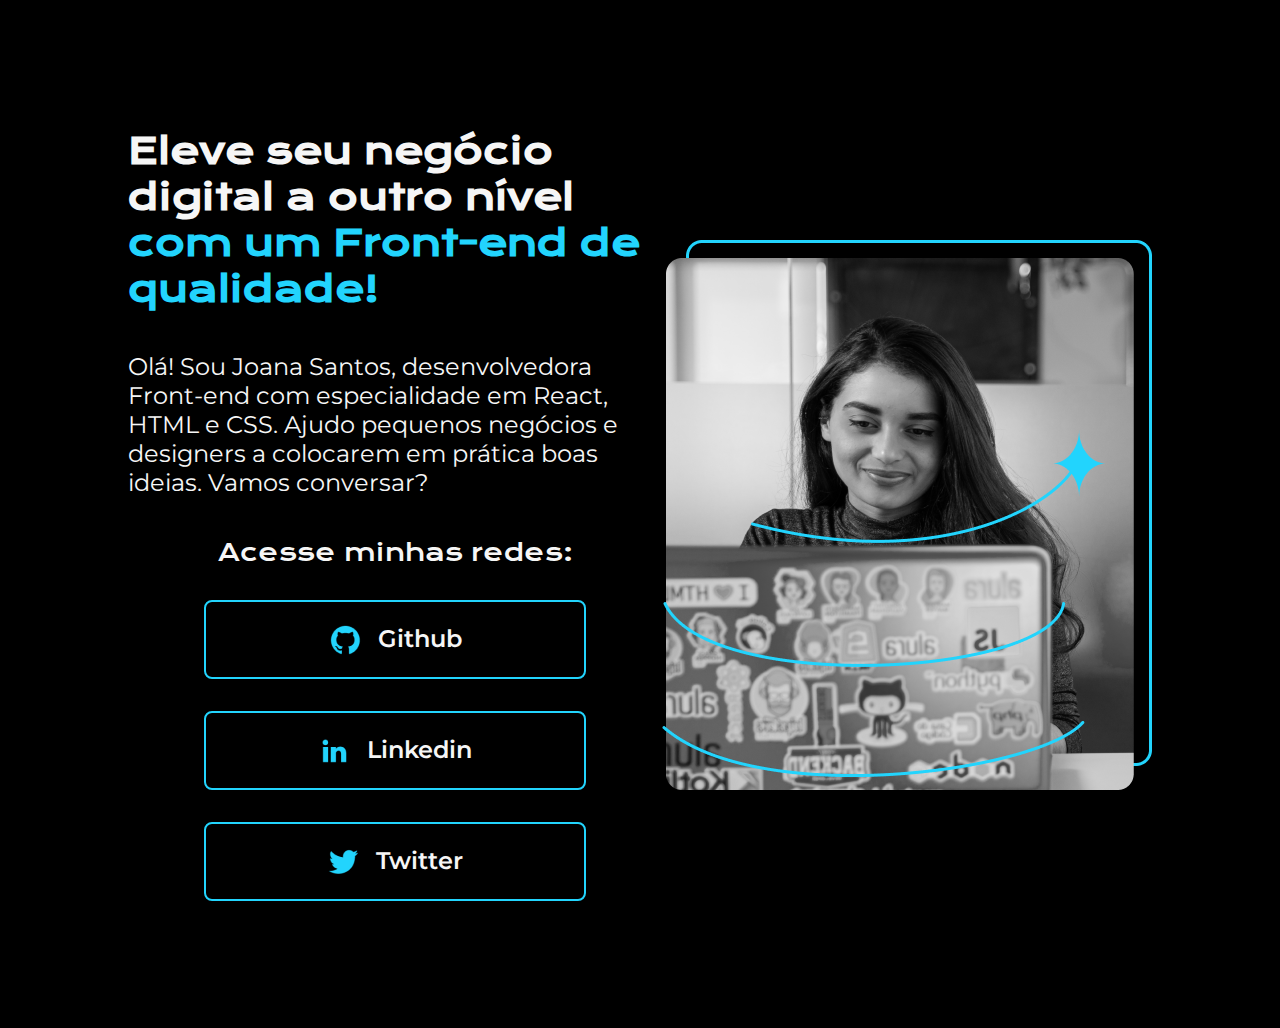
==== index.html @ cf580738 "alteracoes 06102023" ====
<!DOCTYPE html>
<html lang="pt-br">
<head>
    <meta charset="UTF-8">
    <meta name="viewport" content="width=device-width, initial-scale=1.0">
    <title>Portifólio</title>
    <link rel="stylesheet" href="style.css">
</head>
<body>
    <header>

    </header>
    <main class="apresentacao">
        <section class="apresentacao__conteudo">
            <h1 class="apresentacao__conteudo__titulo">Eleve seu negócio digital a outro nível <strong class="titulo-destaque">com um Front-end de qualidade!</strong></h1>
            <p class="apresentacao__conteudo__texto">Olá! Sou Joana Santos, desenvolvedora Front-end com especialidade em React, HTML e CSS. Ajudo pequenos negócios e designers a colocarem em prática boas ideias. Vamos conversar?</p>
            <div class="apresentacao__botoes">
                <h2 class="apresentacao__botoes__subtitulo">Acesse minhas redes:</h2>
                <a class="apresentacao__botoes__botao" href="https://github.com/hsf84/"><img src="./assets/github.png">Github</a>
                <a class="apresentacao__botoes__botao" href="https://https://www.linkedin.com/in/hugosfaria/"><img src="./assets/linkedin.png">Linkedin</a>
                <a class="apresentacao__botoes__botao" href="https://https://twitter.com/HugoSilvaFaria1"><img src="./assets/twitter.png">Twitter</a>
            </div>
        </section>
        <img src="./assets/imagem.png" alt="Foto da Joana Santos Programando">
    </main>
    <footer>

    </footer>
</body>
</html>
---- style.css ----
@import url('https://fonts.googleapis.com/css2?family=Krona+One&family=Montserrat:wght@100;400;600&display=swap');

* {
    margin: 0;
    padding: 0;
}

body {
    height: 100vh;
    box-sizing: border-box;
    background-color: #000000;
    color: #F6F6F6;
    
}

.titulo-destaque {
    color: #22D4FD;

}

.apresentacao {
    margin: 10%;
    display: flex;
    align-items: center;
    justify-content: space-between;
}

.apresentacao__conteudo {
    width: 615px;
    display: flex;
    flex-direction: column;
    gap: 40px;
}

.apresentacao__conteudo__titulo {
    font-size: 36px;
    font-family: 'Krona One', sans-serif;
}

.apresentacao__conteudo__texto {
    font-size: 24px;
    font-family: 'Montserrat', sans-serif;
    font-weight: 400;
}

.apresentacao__botoes {
    display: flex;
    flex-direction: column;
    justify-content: space-between;
    align-items: center;
    gap: 32px;
}

.apresentacao__botoes__subtitulo {
    font-family: 'Krona One', sans-serif;
    font-weight: 400;
    font-size: 24px;
}
.apresentacao__botoes__botao {
    display: flex;
    justify-content: center;
    gap: 16px;
    border: 2px solid #22D4FD;
    width: 378px;
    text-align: center;
    border-radius: 8px;
    font-size: 24px;
    font-weight: 600;
    padding: 21.5px 0px;
    text-decoration: none;
    color:#F6F6F6;
    font-family: 'Montserrat', sans-serif;
}

.apresentacao__botoes__botao:hover {
    background-color: #272727;
    padding: 3%;
}
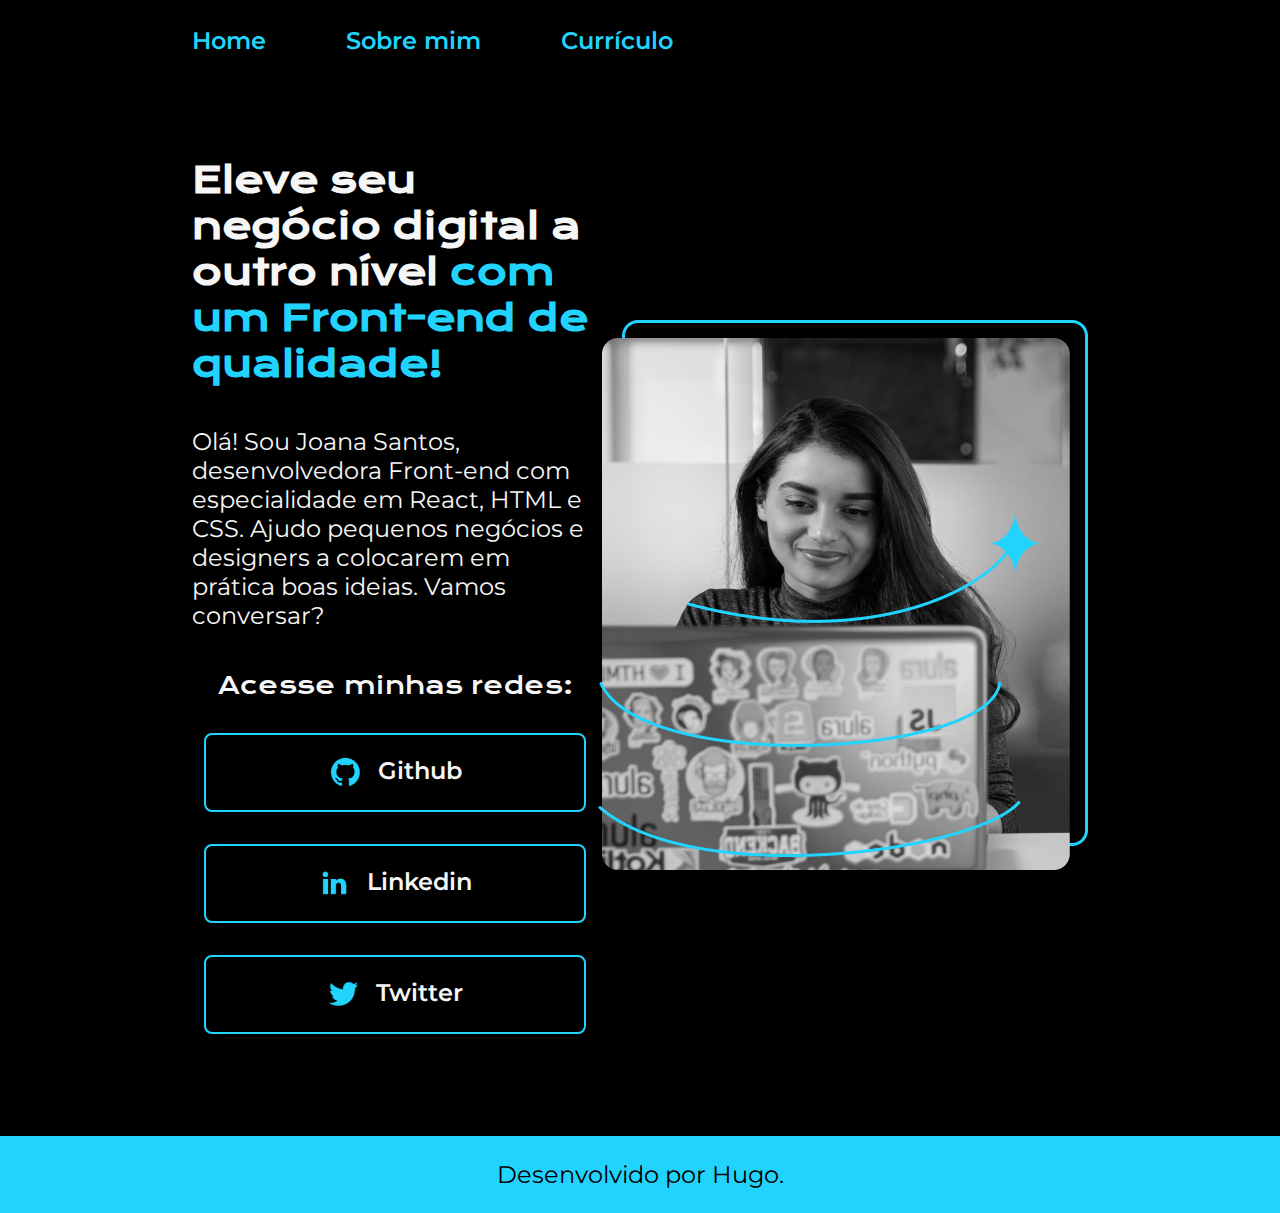
==== commit 88e1fd88: "alteracoes 09102023" ====
--- a/index.html
+++ b/index.html
@@ -4,11 +4,15 @@
     <meta charset="UTF-8">
     <meta name="viewport" content="width=device-width, initial-scale=1.0">
     <title>Portifólio</title>
-    <link rel="stylesheet" href="style.css">
+    <link rel="stylesheet" href="./styles/style.css">
 </head>
 <body>
-    <header>
-
+    <header class="cabecalho">
+        <nav class="cabecalho__menu">
+            <a class="cabecalho__menu__link" href="index.html">Home</a>
+            <a class="cabecalho__menu__link" href="about.html">Sobre mim</a>
+            <a class="cabecalho__menu__link" href="curriculo.html">Currículo</a>
+        </nav>
     </header>
     <main class="apresentacao">
         <section class="apresentacao__conteudo">
@@ -23,8 +27,8 @@
         </section>
         <img src="./assets/imagem.png" alt="Foto da Joana Santos Programando">
     </main>
-    <footer>
-
+    <footer class="rodape">
+        <p>Desenvolvido por Hugo.</p>
     </footer>
 </body>
 </html>--- a/styles/style.css
+++ b/styles/style.css
@@ -0,0 +1,117 @@
+@import url('https://fonts.googleapis.com/css2?family=Krona+One&family=Montserrat:wght@100;400;600&display=swap');
+
+:root {
+    --cor-primaria: #000000;
+    --cor-secundaria: #F6F6F6;
+    --cor-terciaria: #22D4FD;
+    --cor-hover: #272727;
+
+    --fonte-primaria: 'Krona One', sans-serif;
+    --font-secundaria: 'Montserrat', sans-serif;
+}
+
+* {
+    margin: 0;
+    padding: 0;
+}
+
+body {
+    /* height: 100vh; */
+    box-sizing: border-box;
+    background-color: var(--cor-primaria);
+    color: var(--cor-secundaria);
+}
+
+.cabecalho {
+    padding: 2% 0% 0% 15%;
+}
+
+.cabecalho__menu{
+    display: flex;
+    gap: 80px;
+}
+.cabecalho__menu__link {
+    font-family: var(--font-secundaria);
+    font-size: 24px;
+    font-weight: 600;
+    color: var(--cor-terciaria);
+    text-decoration: none;
+}
+
+.apresentacao {
+    padding: 8% 15%;
+    display: flex;
+    align-items: center;
+    justify-content: space-between;
+}
+
+.apresentacao__conteudo {
+    width: 615px;
+    display: flex;
+    flex-direction: column;
+    gap: 40px;
+}
+
+.apresentacao__conteudo__titulo {
+    font-size: 36px;
+    font-family: var(--fonte-primaria);
+}
+
+.titulo-destaque {
+    color: var(--cor-terciaria);
+
+}
+
+.apresentacao__conteudo__texto {
+    font-size: 24px;
+    font-family: var(--font-secundaria);
+    font-weight: 400;
+}
+
+.apresentacao__botoes {
+    display: flex;
+    flex-direction: column;
+    justify-content: space-between;
+    align-items: center;
+    gap: 32px;
+}
+
+.apresentacao__botoes__subtitulo {
+    font-family: var(--fonte-primaria);
+    font-weight: 400;
+    font-size: 24px;
+}
+.apresentacao__botoes__botao {
+    display: flex;
+    justify-content: center;
+    gap: 16px;
+    border: 2px solid var(--cor-terciaria);
+    width: 378px;
+    text-align: center;
+    border-radius: 8px;
+    font-size: 24px;
+    font-weight: 600;
+    padding: 21.5px 0px;
+    text-decoration: none;
+    color:var(--cor-secundaria);
+    font-family: var(--font-secundaria);
+}
+
+.apresentacao__botoes__botao:hover {
+    background-color: var(--cor-primaria);
+    padding: 3%;
+}
+
+.rodape {
+    color: var(--cor-primaria);
+    background-color: var(--cor-terciaria);
+    padding: 24px;
+    text-align: center;
+    font-family: var(--font-secundaria);
+    font-size: 24px;
+    font-weight: 400;
+}
+
+
+
+
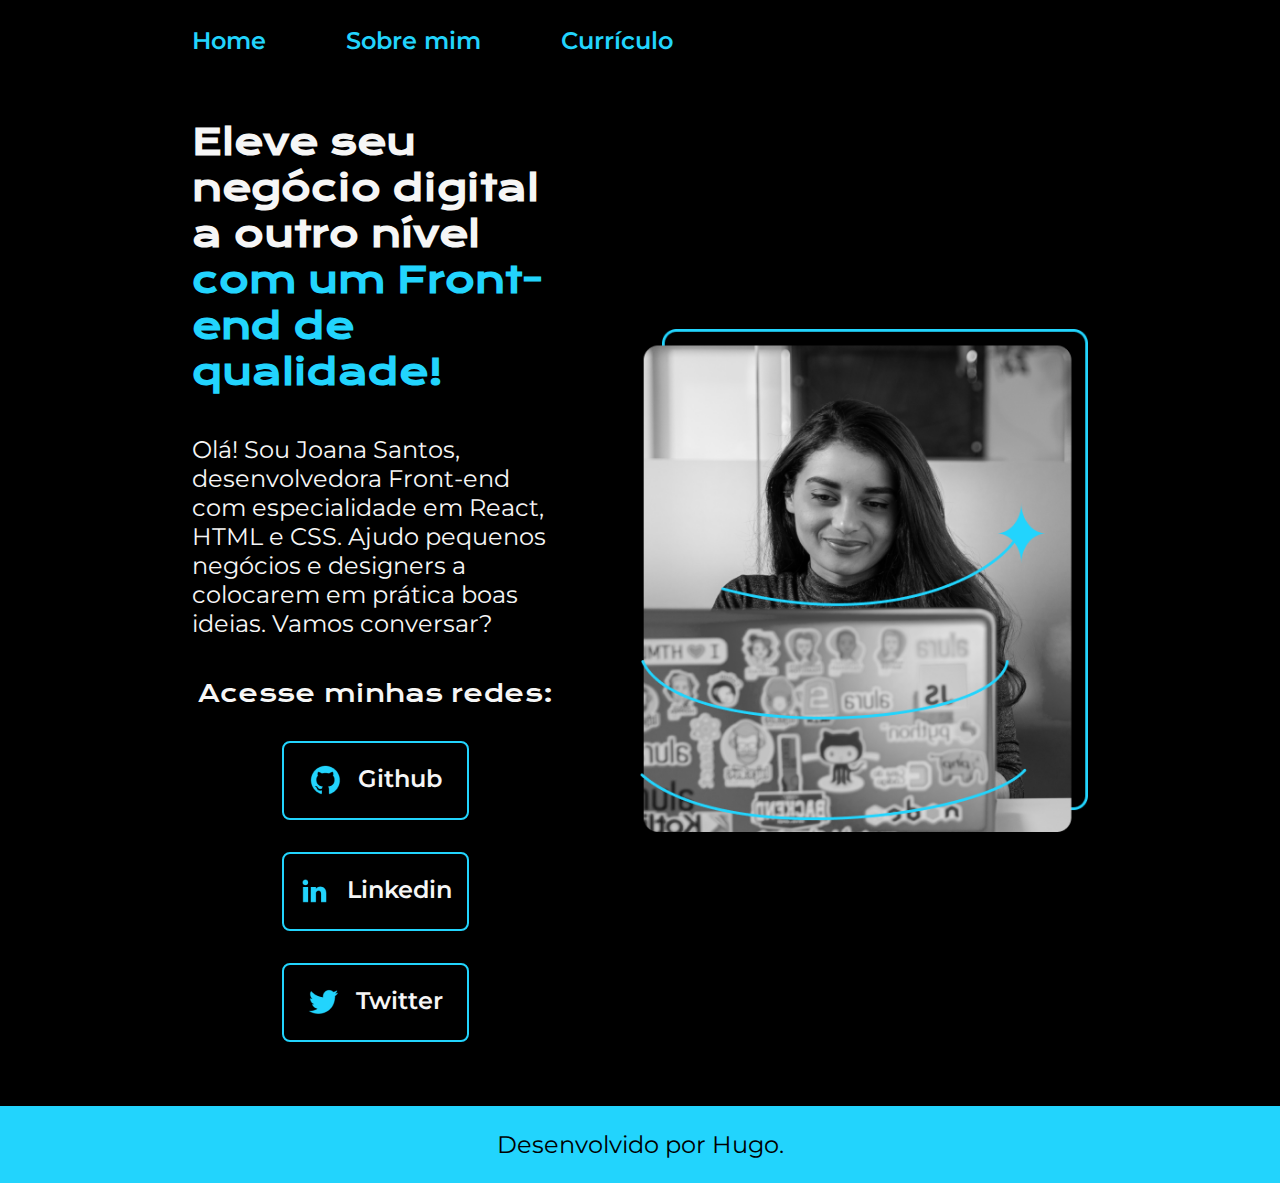
==== commit 358414f9: "alteracoes 10102023" ====
--- a/index.html
+++ b/index.html
@@ -25,7 +25,7 @@
                 <a class="apresentacao__botoes__botao" href="https://https://twitter.com/HugoSilvaFaria1"><img src="./assets/twitter.png">Twitter</a>
             </div>
         </section>
-        <img src="./assets/imagem.png" alt="Foto da Joana Santos Programando">
+        <img class="apresentacao__imagem" src="./assets/imagem.png" alt="Foto da Joana Santos Programando">
     </main>
     <footer class="rodape">
         <p>Desenvolvido por Hugo.</p>
--- a/styles/style.css
+++ b/styles/style.css
@@ -32,28 +32,29 @@
 }
 .cabecalho__menu__link {
     font-family: var(--font-secundaria);
-    font-size: 24px;
+    font-size: 1.5rem;
     font-weight: 600;
     color: var(--cor-terciaria);
     text-decoration: none;
 }
 
 .apresentacao {
-    padding: 8% 15%;
+    padding: 5% 15%;
     display: flex;
     align-items: center;
     justify-content: space-between;
+    gap: 82px;
 }
 
 .apresentacao__conteudo {
-    width: 615px;
+    width: 50%;
     display: flex;
     flex-direction: column;
     gap: 40px;
 }
 
 .apresentacao__conteudo__titulo {
-    font-size: 36px;
+    font-size: 2.25rem;
     font-family: var(--fonte-primaria);
 }
 
@@ -63,7 +64,7 @@
 }
 
 .apresentacao__conteudo__texto {
-    font-size: 24px;
+    font-size: 1.5rem;
     font-family: var(--font-secundaria);
     font-weight: 400;
 }
@@ -79,17 +80,17 @@
 .apresentacao__botoes__subtitulo {
     font-family: var(--fonte-primaria);
     font-weight: 400;
-    font-size: 24px;
+    font-size: 1.5rem;
 }
 .apresentacao__botoes__botao {
     display: flex;
     justify-content: center;
     gap: 16px;
     border: 2px solid var(--cor-terciaria);
-    width: 378px;
+    width: 50%;
     text-align: center;
     border-radius: 8px;
-    font-size: 24px;
+    font-size: 1.5rem;
     font-weight: 600;
     padding: 21.5px 0px;
     text-decoration: none;
@@ -102,16 +103,40 @@
     padding: 3%;
 }
 
+.apresentacao__imagem {
+    width: 50%;
+}
+
 .rodape {
     color: var(--cor-primaria);
     background-color: var(--cor-terciaria);
     padding: 24px;
     text-align: center;
     font-family: var(--font-secundaria);
-    font-size: 24px;
+    font-size: 1.5rem;
     font-weight: 400;
+}
+
+@media (max-width: 1200px) {
+    .cabecalho {
+        padding: 10%;
+    }
+
+    .cabecalho__menu {
+        justify-content: center;
+    }
+
+    .apresentacao {
+        flex-direction: column-reverse;
+        padding: 5%;
+    }
+
+    .apresentacao__conteudo {
+        width: auto;
+    }
+
+
 }
 
 
 
-
